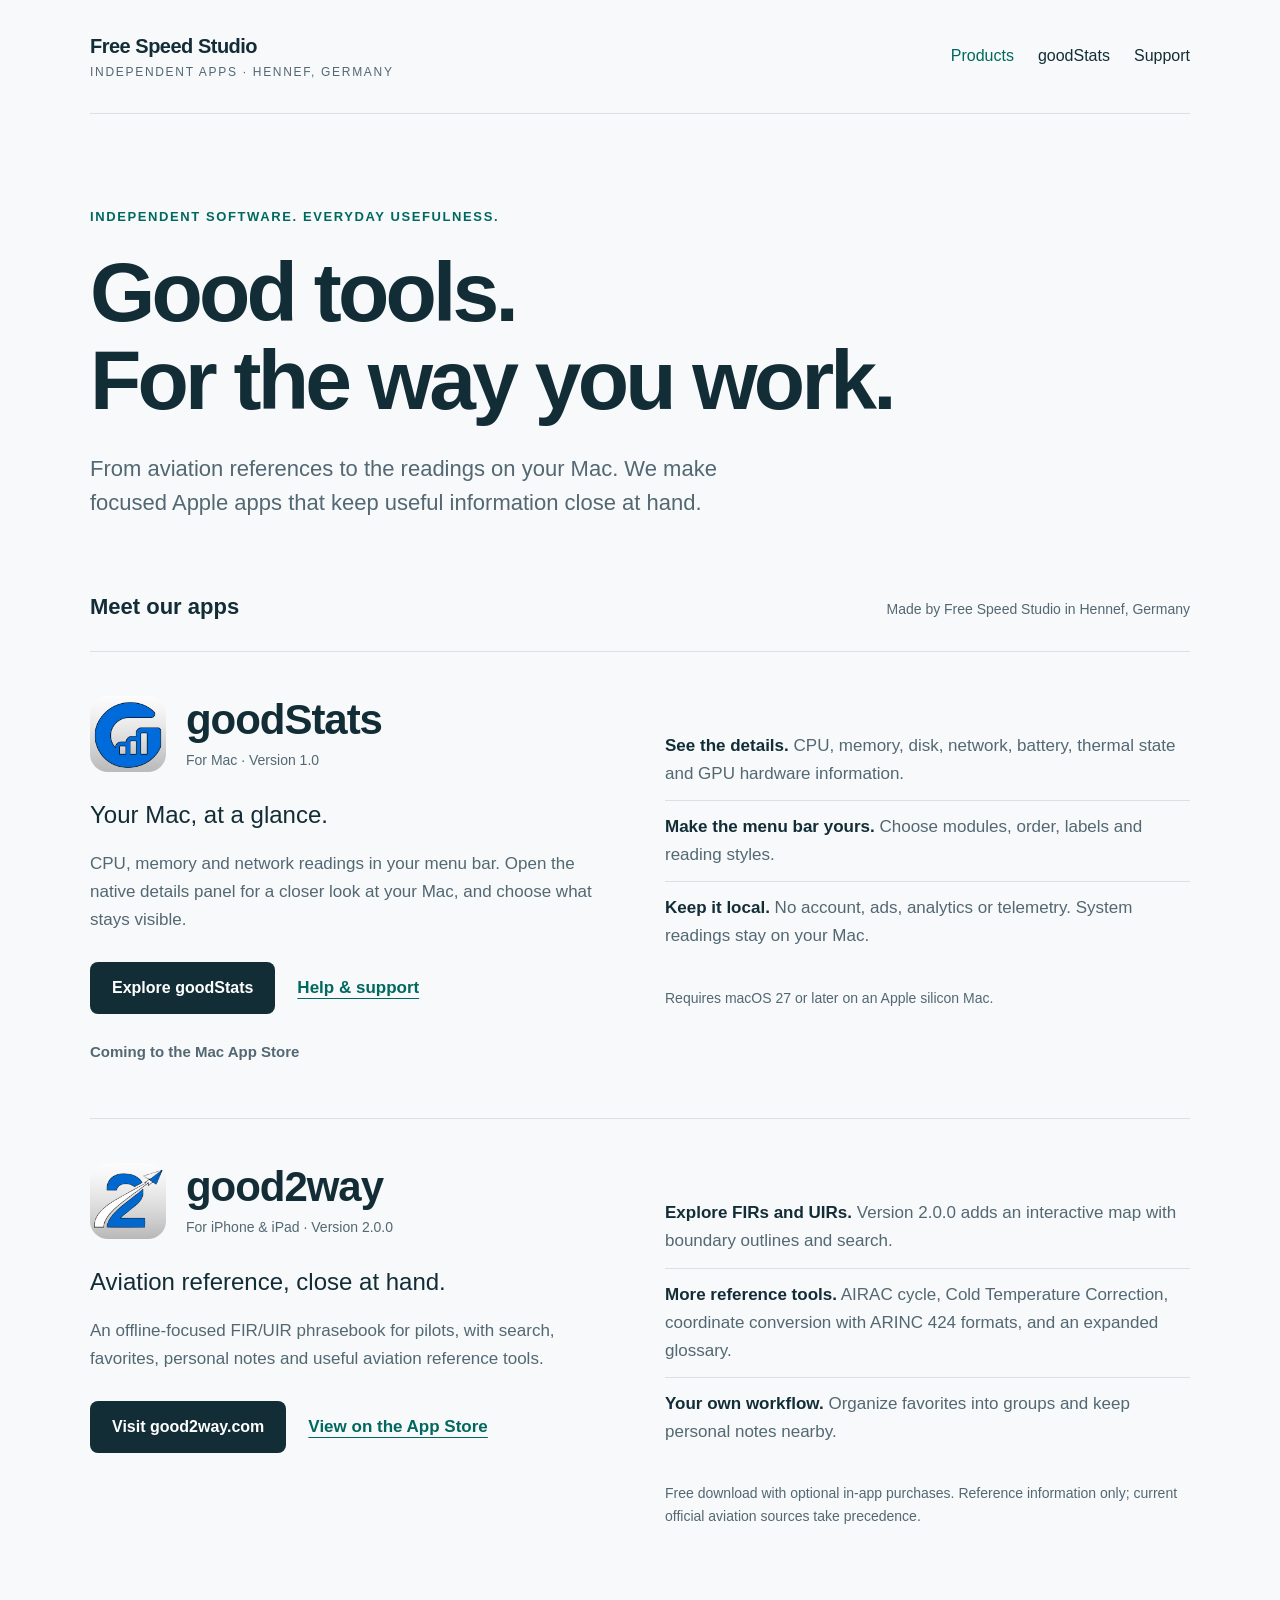
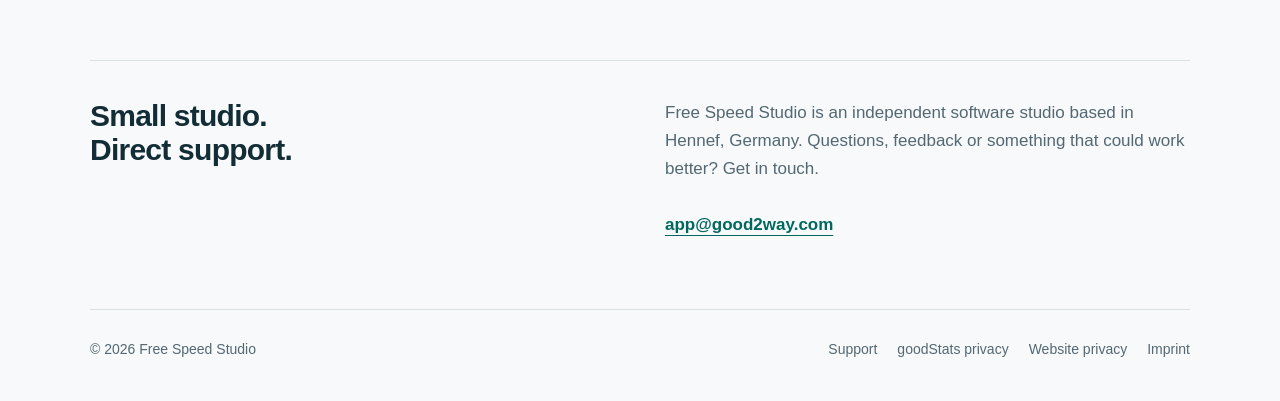
==== index.html @ 914949a5 "Publish Free Speed Studio website with goodStats support and privacy" ====
<!doctype html>
<html lang="en"><head><meta charset="utf-8"><meta name="viewport" content="width=device-width,initial-scale=1"><meta name="description" content="Independent apps from Free Speed Studio: good2way aviation reference for iPhone and iPad, and goodStats system monitoring for Mac."><meta name="color-scheme" content="light"><title>Free Speed Studio — good2way & goodStats</title><link rel="stylesheet" href="style.css"><link rel="icon" href="favicon.svg" type="image/svg+xml"><link rel="canonical" href="https://freespeedstudio.de/"></head><body><a class="skip" href="#main">Skip to content</a><div class="wrap"><header class="header"><a class="brand" href="index.html">Free Speed Studio<span>Independent apps · Hennef, Germany</span></a><nav class="nav" aria-label="Main navigation"><a href="index.html#products" aria-current="page">Products</a><a href="goodstats.html">goodStats</a><a href="goodstats-support.html">Support</a></nav></header><main id="main">
<section class="hero"><p class="eyebrow">Independent software. Everyday usefulness.</p><h1>Good tools.<br>For the way you work.</h1><p class="lead">From aviation references to the readings on your Mac. We make focused Apple apps that keep useful information close at hand.</p></section>
<section class="products" id="products" aria-labelledby="products-title"><div class="intro-line"><h2 id="products-title">Meet our apps</h2><p>Made by Free Speed Studio in Hennef, Germany</p></div>
<article class="product"><div><div class="product-title"><img class="icon" src="goodstats-icon.png" width="76" height="76" alt="goodStats app icon"><div><h2>goodStats</h2><p class="meta">For Mac · Version 1.0</p></div></div><p class="tagline">Your Mac, at a glance.</p><p>CPU, memory and network readings in your menu bar. Open the native details panel for a closer look at your Mac, and choose what stays visible.</p><div class="actions"><a class="button" href="goodstats.html">Explore goodStats</a><a class="text-link" href="goodstats-support.html">Help &amp; support</a></div><p class="status">Coming to the Mac App Store</p></div><div><ul class="feature-list"><li><strong>See the details.</strong> <span>CPU, memory, disk, network, battery, thermal state and GPU hardware information.</span></li><li><strong>Make the menu bar yours.</strong> <span>Choose modules, order, labels and reading styles.</span></li><li><strong>Keep it local.</strong> <span>No account, ads, analytics or telemetry. System readings stay on your Mac.</span></li></ul><p class="notice">Requires macOS 27 or later on an Apple silicon Mac.</p></div></article>
<article class="product"><div><div class="product-title"><img class="icon" src="good2way-icon.png" width="76" height="76" alt="good2way app icon"><div><h2>good2way</h2><p class="meta">For iPhone &amp; iPad · Version 2.0.0</p></div></div><p class="tagline">Aviation reference, close at hand.</p><p>An offline-focused FIR/UIR phrasebook for pilots, with search, favorites, personal notes and useful aviation reference tools.</p><div class="actions"><a class="button" href="https://good2way.com/">Visit good2way.com</a><a class="text-link" href="https://apps.apple.com/app/id6758906298">View on the App Store</a></div></div><div><ul class="feature-list"><li><strong>Explore FIRs and UIRs.</strong> <span>Version 2.0.0 adds an interactive map with boundary outlines and search.</span></li><li><strong>More reference tools.</strong> <span>AIRAC cycle, Cold Temperature Correction, coordinate conversion with ARINC 424 formats, and an expanded glossary.</span></li><li><strong>Your own workflow.</strong> <span>Organize favorites into groups and keep personal notes nearby.</span></li></ul><p class="notice">Free download with optional in-app purchases. Reference information only; current official aviation sources take precedence.</p></div></article></section>
<section class="studio-note"><h2>Small studio.<br>Direct support.</h2><div><p>Free Speed Studio is an independent software studio based in Hennef, Germany. Questions, feedback or something that could work better? Get in touch.</p><div class="actions"><a class="text-link" href="mailto:app@good2way.com?subject=Free%20Speed%20Studio">app@good2way.com</a></div></div></section>
</main><footer class="footer"><p>© 2026 Free Speed Studio</p><nav aria-label="Footer navigation"><a href="goodstats-support.html">Support</a><a href="goodstats-privacy.html">goodStats privacy</a><a href="privacy.html">Website privacy</a><a href="imprint.html">Imprint</a></nav></footer></div></body></html>
---- style.css ----
:root{color-scheme:light;--ink:#132d37;--muted:#536873;--accent:#00685f;--line:#d8e2e5;--paper:#f7f9fa;--white:#fff;--blue:#0666c6}
*{box-sizing:border-box}html{scroll-behavior:smooth;scroll-padding-top:32px}body{margin:0;background:var(--paper);color:var(--ink);font:17px/1.65 -apple-system,BlinkMacSystemFont,"Segoe UI",sans-serif}a{color:var(--accent);text-underline-offset:5px}a:hover{text-decoration-thickness:2px}a:focus-visible,summary:focus-visible{outline:3px solid var(--blue);outline-offset:5px}img{max-width:100%;height:auto}h1,h2,h3,p{margin:0}h1{font-size:clamp(44px,6.6vw,84px);line-height:1.04;letter-spacing:-.045em;font-weight:730}h2{font-size:clamp(30px,4vw,44px);line-height:1.14;letter-spacing:-.025em}h3{font-size:23px;line-height:1.25;letter-spacing:-.02em}p+p{margin-top:18px}.wrap{max-width:1180px;margin:auto;padding:0 40px}.skip{position:absolute;top:-100px;left:20px;padding:10px 18px;background:white;z-index:3}.skip:focus{top:14px}.header{display:flex;justify-content:space-between;align-items:center;gap:24px;padding:30px 0;border-bottom:1px solid var(--line)}.brand{font-size:20px;font-weight:720;color:var(--ink);text-decoration:none;letter-spacing:-.5px}.brand span{display:block;font-size:12px;font-weight:500;letter-spacing:1.7px;color:var(--muted);text-transform:uppercase}.nav{display:flex;flex-wrap:wrap;gap:24px;font-size:16px}.nav a{color:var(--ink);text-decoration:none}.nav a:hover,.nav a[aria-current]{color:var(--accent)}.hero{padding:92px 0 74px}.eyebrow{font-size:13px;text-transform:uppercase;letter-spacing:1.6px;font-weight:700;color:var(--accent);margin-bottom:22px}.lead{font-size:22px;line-height:1.55;color:var(--muted);max-width:650px;margin-top:28px}.intro-line{display:flex;justify-content:space-between;align-items:baseline;gap:24px;margin-bottom:30px}.intro-line h2{font-size:22px;letter-spacing:0}.intro-line p{font-size:14px;color:var(--muted)}.products{padding-bottom:80px}.product{display:grid;grid-template-columns:1fr 1fr;gap:50px;border-top:1px solid var(--line);padding:44px 0 52px}.product-title{display:flex;gap:20px;align-items:center;margin-bottom:26px}.icon{width:76px;height:76px;border-radius:18px;flex-shrink:0}.product-title h2{font-size:42px}.meta{font-size:14px;color:var(--muted);margin-top:5px}.product p{color:var(--muted);max-width:530px}.product .tagline{font-size:24px;line-height:1.4;color:var(--ink);margin-bottom:18px}.actions{display:flex;flex-wrap:wrap;gap:16px 22px;align-items:center;margin-top:28px}.button{display:inline-block;background:var(--ink);color:white;text-decoration:none;padding:13px 22px;border-radius:8px;font-size:16px;font-weight:650}.button:hover{background:var(--accent)}.text-link{font-weight:600}.feature-list{padding:0;margin:24px 0 0;list-style:none}.feature-list li{padding:12px 0;border-bottom:1px solid var(--line)}.feature-list li:last-child{border:0}.feature-list strong{font-weight:650}.feature-list span{color:var(--muted)}.notice{font-size:14px;color:var(--muted);margin-top:24px}.studio-note{border-top:1px solid var(--line);padding:38px 0 70px;display:grid;grid-template-columns:1fr 1fr;gap:50px}.studio-note h2{font-size:30px}.studio-note p{color:var(--muted)}.footer{display:flex;justify-content:space-between;align-items:flex-start;gap:24px;padding:28px 0 40px;border-top:1px solid var(--line);font-size:14px;color:var(--muted)}.footer nav{display:flex;flex-wrap:wrap;gap:20px}.footer a{color:var(--muted);text-decoration:none}.product-hero{display:grid;grid-template-columns:1fr 440px;gap:74px;align-items:center;padding:64px 0 72px}.product-hero h1{font-size:clamp(44px,5.2vw,65px)}.product-name{display:flex;align-items:center;gap:16px;font-size:24px;font-weight:650;margin-bottom:32px}.product-name img{width:64px;height:64px;border-radius:14px}.panel{display:block;width:100%;border:1px solid #d1dadd;border-radius:14px;box-shadow:0 20px 50px #16384518;background:#f0f0f0}.figure{margin:0}.figure figcaption{font-size:13px;color:var(--muted);margin-top:12px;text-align:center}.facts{display:flex;flex-wrap:wrap;gap:12px 24px;font-size:14px;color:var(--muted);margin-top:24px}.section{padding:64px 0;border-top:1px solid var(--line)}.section-heading{max-width:690px;margin-bottom:36px}.section-heading p{color:var(--muted);margin-top:18px}.grid{display:grid;grid-template-columns:repeat(3,1fr);gap:40px}.grid h3{margin-bottom:14px}.grid p{color:var(--muted)}.screens{display:grid;grid-template-columns:1fr 1fr;gap:40px;max-width:850px;margin:auto}.split{display:grid;grid-template-columns:1fr 1fr;gap:70px}.split p{color:var(--muted);margin-top:18px}.legal-hero{max-width:850px;padding:70px 0 48px}.legal-hero h1{font-size:clamp(42px,6vw,68px)}.article{max-width:820px;padding-bottom:80px}.article section{padding:30px 0;border-top:1px solid var(--line)}.article h2{font-size:26px;margin-bottom:16px}.article h3{font-size:20px;margin:24px 0 12px}.article p,.article li{color:var(--muted)}.article ul{padding-left:24px}.article strong{color:var(--ink)}.callout{padding:25px 30px;background:#e9f2f1;border-radius:10px;margin-bottom:30px}.callout p{color:var(--ink)}details{border-top:1px solid var(--line);padding:18px 0}summary{cursor:pointer;font-size:19px;font-weight:650}details p{margin-top:16px}.status{display:inline-block;color:var(--accent);font-size:15px;font-weight:650;margin-top:26px}.address{font-style:normal;line-height:1.8}.page404{padding:100px 0}
@media(max-width:900px){.product-hero{grid-template-columns:1fr 360px;gap:40px}.grid{gap:25px}.product{gap:35px}}
@media(max-width:760px){.wrap{padding:0 24px}.header{padding:22px 0;align-items:flex-start}.nav{gap:12px 18px;font-size:14px;justify-content:flex-end}.brand{font-size:18px;flex-shrink:0}.brand span{font-size:10px}.hero{padding:58px 0 50px}.lead{font-size:20px}.product,.studio-note,.split{grid-template-columns:1fr;gap:28px}.product{padding:32px 0 38px}.product-title h2{font-size:36px}.product-hero{grid-template-columns:1fr;gap:40px;padding:42px 0 50px}.product-hero .figure{max-width:440px;justify-self:center}.grid{grid-template-columns:1fr;gap:28px}.screens{gap:18px}.section{padding:44px 0}.footer{flex-direction:column;gap:18px}.legal-hero{padding:50px 0 36px}.intro-line{flex-wrap:wrap;gap:8px}.product .tagline{font-size:22px}.studio-note{padding-bottom:48px}}
@media(max-width:440px){.header{flex-direction:column;gap:18px}.nav{justify-content:flex-start}.screens{grid-template-columns:1fr;gap:30px}.wrap{padding:0 20px}.icon{width:64px;height:64px}.product-title{gap:16px}.facts{gap:7px 16px}.callout{padding:22px}.lead{font-size:19px}}
@media(prefers-reduced-motion:reduce){html{scroll-behavior:auto}}@media print{body{background:white}.nav,.actions,.skip,.footer nav{display:none}.article{max-width:none}.hero,.legal-hero{padding-top:30px}.panel{box-shadow:none}}
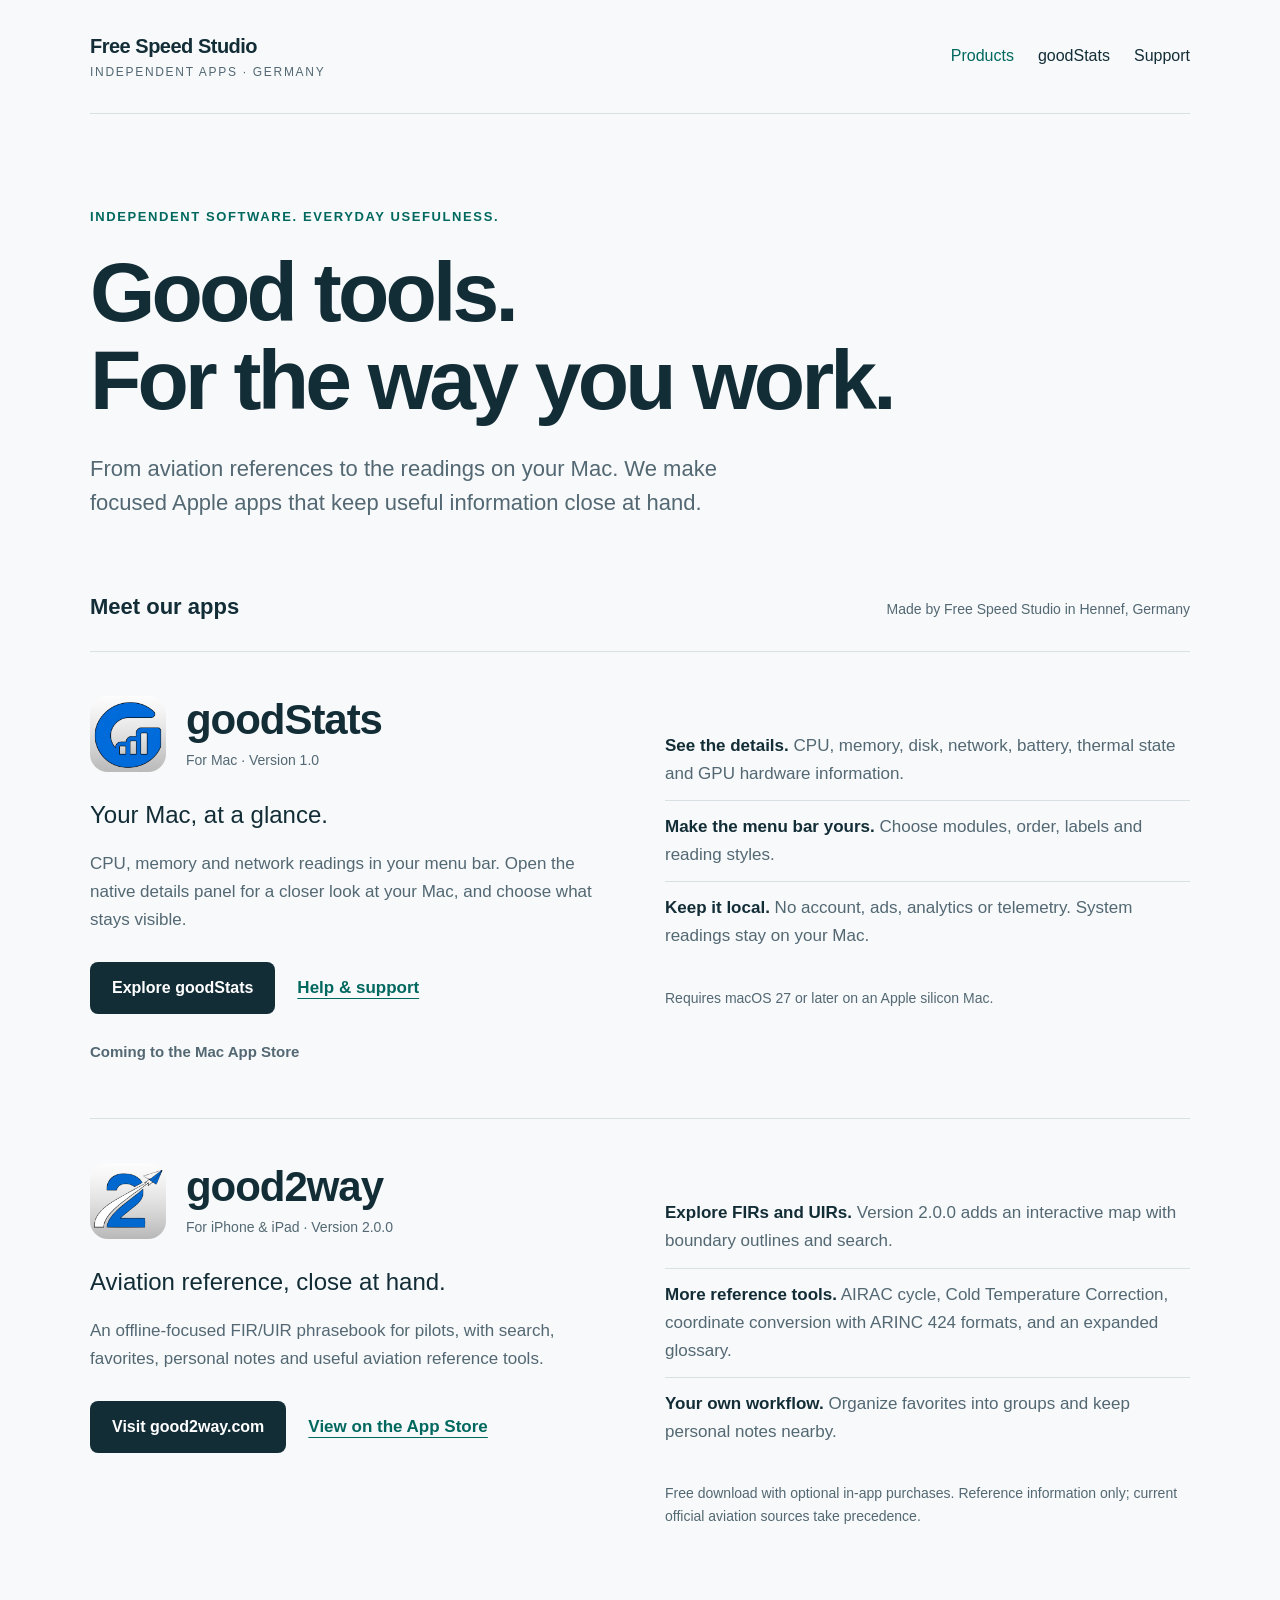
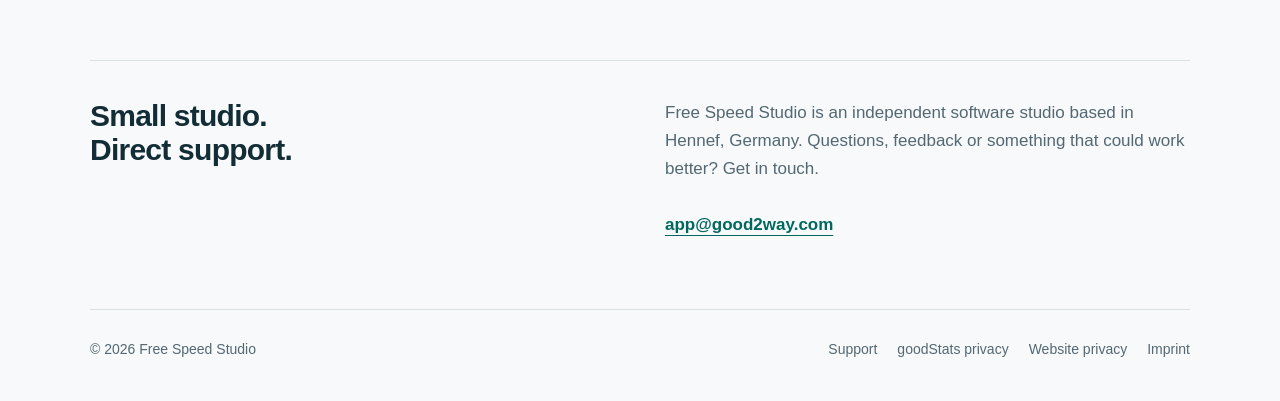
==== commit f213f99e: "Update" ====
--- a/index.html
+++ b/index.html
@@ -1,8 +1,8 @@
 <!doctype html>
-<html lang="en"><head><meta charset="utf-8"><meta name="viewport" content="width=device-width,initial-scale=1"><meta name="description" content="Independent apps from Free Speed Studio: good2way aviation reference for iPhone and iPad, and goodStats system monitoring for Mac."><meta name="color-scheme" content="light"><title>Free Speed Studio — good2way & goodStats</title><link rel="stylesheet" href="style.css"><link rel="icon" href="favicon.svg" type="image/svg+xml"><link rel="canonical" href="https://freespeedstudio.de/"></head><body><a class="skip" href="#main">Skip to content</a><div class="wrap"><header class="header"><a class="brand" href="index.html">Free Speed Studio<span>Independent apps · Hennef, Germany</span></a><nav class="nav" aria-label="Main navigation"><a href="index.html#products" aria-current="page">Products</a><a href="goodstats.html">goodStats</a><a href="goodstats-support.html">Support</a></nav></header><main id="main">
+<html lang="en"><head><meta charset="utf-8"><meta name="viewport" content="width=device-width,initial-scale=1"><meta name="description" content="Independent apps from Free Speed Studio: good2way aviation reference for iPhone and iPad, and goodStats system monitoring for Mac."><meta name="color-scheme" content="light"><title>Free Speed Studio — good2way & goodStats</title><link rel="stylesheet" href="style.css"><link rel="icon" href="favicon.svg" type="image/svg+xml"><link rel="canonical" href="https://freespeedstudio.de/"></head><body><a class="skip" href="#main">Skip to content</a><div class="wrap"><header class="header"><a class="brand" href="index.html">Free Speed Studio<span>Independent apps · Germany</span></a><nav class="nav" aria-label="Main navigation"><a href="index.html#products" aria-current="page">Products</a><a href="goodstats.html">goodStats</a><a href="goodstats-support.html">Support</a></nav></header><main id="main">
 <section class="hero"><p class="eyebrow">Independent software. Everyday usefulness.</p><h1>Good tools.<br>For the way you work.</h1><p class="lead">From aviation references to the readings on your Mac. We make focused Apple apps that keep useful information close at hand.</p></section>
 <section class="products" id="products" aria-labelledby="products-title"><div class="intro-line"><h2 id="products-title">Meet our apps</h2><p>Made by Free Speed Studio in Hennef, Germany</p></div>
 <article class="product"><div><div class="product-title"><img class="icon" src="goodstats-icon.png" width="76" height="76" alt="goodStats app icon"><div><h2>goodStats</h2><p class="meta">For Mac · Version 1.0</p></div></div><p class="tagline">Your Mac, at a glance.</p><p>CPU, memory and network readings in your menu bar. Open the native details panel for a closer look at your Mac, and choose what stays visible.</p><div class="actions"><a class="button" href="goodstats.html">Explore goodStats</a><a class="text-link" href="goodstats-support.html">Help &amp; support</a></div><p class="status">Coming to the Mac App Store</p></div><div><ul class="feature-list"><li><strong>See the details.</strong> <span>CPU, memory, disk, network, battery, thermal state and GPU hardware information.</span></li><li><strong>Make the menu bar yours.</strong> <span>Choose modules, order, labels and reading styles.</span></li><li><strong>Keep it local.</strong> <span>No account, ads, analytics or telemetry. System readings stay on your Mac.</span></li></ul><p class="notice">Requires macOS 27 or later on an Apple silicon Mac.</p></div></article>
 <article class="product"><div><div class="product-title"><img class="icon" src="good2way-icon.png" width="76" height="76" alt="good2way app icon"><div><h2>good2way</h2><p class="meta">For iPhone &amp; iPad · Version 2.0.0</p></div></div><p class="tagline">Aviation reference, close at hand.</p><p>An offline-focused FIR/UIR phrasebook for pilots, with search, favorites, personal notes and useful aviation reference tools.</p><div class="actions"><a class="button" href="https://good2way.com/">Visit good2way.com</a><a class="text-link" href="https://apps.apple.com/app/id6758906298">View on the App Store</a></div></div><div><ul class="feature-list"><li><strong>Explore FIRs and UIRs.</strong> <span>Version 2.0.0 adds an interactive map with boundary outlines and search.</span></li><li><strong>More reference tools.</strong> <span>AIRAC cycle, Cold Temperature Correction, coordinate conversion with ARINC 424 formats, and an expanded glossary.</span></li><li><strong>Your own workflow.</strong> <span>Organize favorites into groups and keep personal notes nearby.</span></li></ul><p class="notice">Free download with optional in-app purchases. Reference information only; current official aviation sources take precedence.</p></div></article></section>
 <section class="studio-note"><h2>Small studio.<br>Direct support.</h2><div><p>Free Speed Studio is an independent software studio based in Hennef, Germany. Questions, feedback or something that could work better? Get in touch.</p><div class="actions"><a class="text-link" href="mailto:app@good2way.com?subject=Free%20Speed%20Studio">app@good2way.com</a></div></div></section>
-</main><footer class="footer"><p>© 2026 Free Speed Studio</p><nav aria-label="Footer navigation"><a href="goodstats-support.html">Support</a><a href="goodstats-privacy.html">goodStats privacy</a><a href="privacy.html">Website privacy</a><a href="imprint.html">Imprint</a></nav></footer></div></body></html>+</main><footer class="footer"><p>© 2026 Free Speed Studio</p><nav aria-label="Footer navigation"><a href="goodstats-support.html">Support</a><a href="goodstats-privacy.html">goodStats privacy</a><a href="privacy.html">Website privacy</a><a href="imprint.html">Imprint</a></nav></footer></div></body></html>
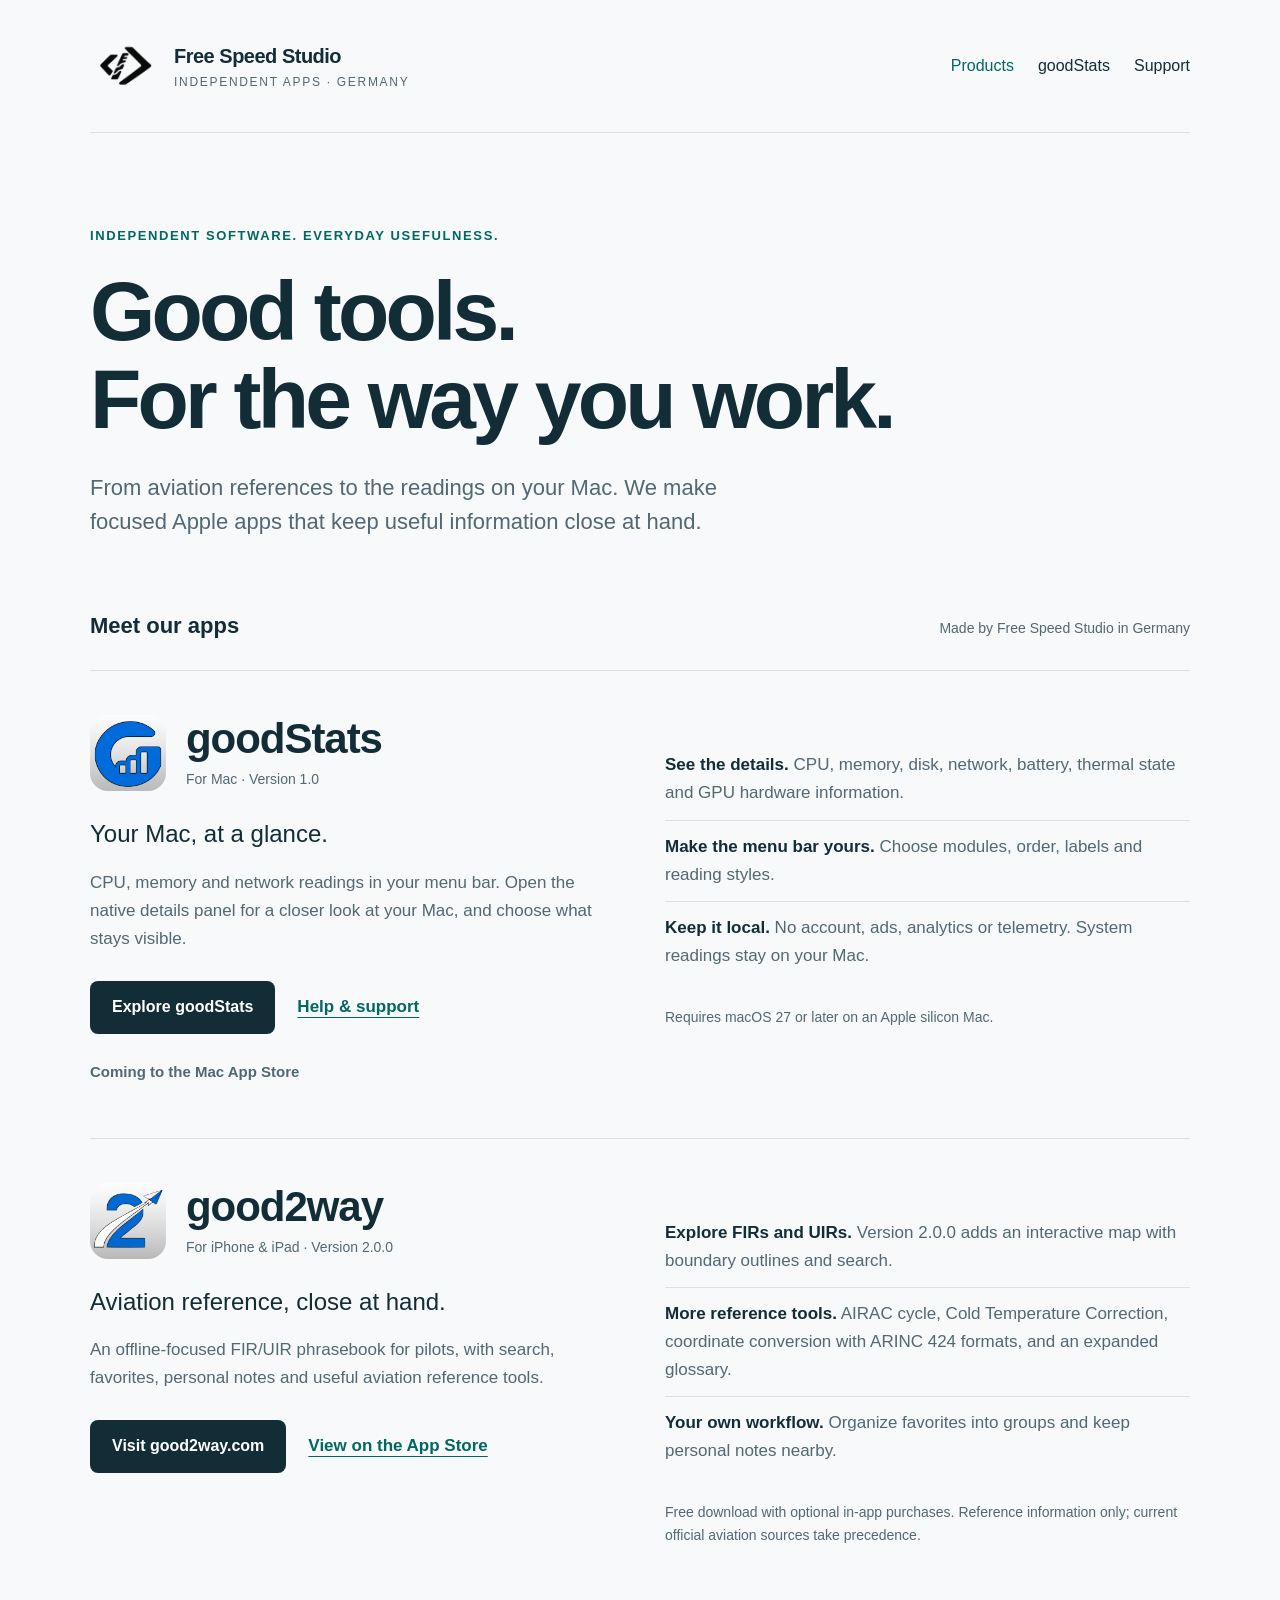
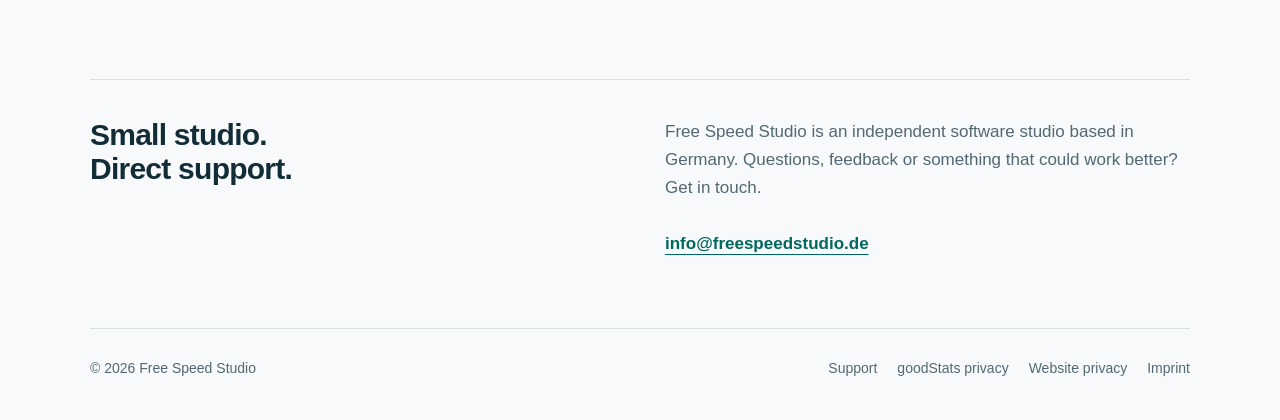
==== commit a4685a56: "Refresh studio branding, location and contact details Add the approved transparent FSS logo to all p" ====
--- a/index.html
+++ b/index.html
@@ -1,8 +1,8 @@
 <!doctype html>
-<html lang="en"><head><meta charset="utf-8"><meta name="viewport" content="width=device-width,initial-scale=1"><meta name="description" content="Independent apps from Free Speed Studio: good2way aviation reference for iPhone and iPad, and goodStats system monitoring for Mac."><meta name="color-scheme" content="light"><title>Free Speed Studio — good2way & goodStats</title><link rel="stylesheet" href="style.css"><link rel="icon" href="favicon.svg" type="image/svg+xml"><link rel="canonical" href="https://freespeedstudio.de/"></head><body><a class="skip" href="#main">Skip to content</a><div class="wrap"><header class="header"><a class="brand" href="index.html">Free Speed Studio<span>Independent apps · Germany</span></a><nav class="nav" aria-label="Main navigation"><a href="index.html#products" aria-current="page">Products</a><a href="goodstats.html">goodStats</a><a href="goodstats-support.html">Support</a></nav></header><main id="main">
+<html lang="en"><head><meta charset="utf-8"><meta name="viewport" content="width=device-width,initial-scale=1"><meta name="description" content="Independent apps from Free Speed Studio: good2way aviation reference for iPhone and iPad, and goodStats system monitoring for Mac."><meta name="color-scheme" content="light"><title>Free Speed Studio — good2way & goodStats</title><link rel="stylesheet" href="style.css"><link rel="icon" href="studio-logo.png" type="image/png"><link rel="canonical" href="https://freespeedstudio.de/"></head><body><a class="skip" href="#main">Skip to content</a><div class="wrap"><header class="header"><a class="brand" href="index.html"><img class="brand-logo" src="studio-logo.png" width="72" height="72" alt=""><span class="brand-text">Free Speed Studio<span class="brand-tagline">Independent apps · Germany</span></span></a><nav class="nav" aria-label="Main navigation"><a href="index.html#products" aria-current="page">Products</a><a href="goodstats.html">goodStats</a><a href="goodstats-support.html">Support</a></nav></header><main id="main">
 <section class="hero"><p class="eyebrow">Independent software. Everyday usefulness.</p><h1>Good tools.<br>For the way you work.</h1><p class="lead">From aviation references to the readings on your Mac. We make focused Apple apps that keep useful information close at hand.</p></section>
-<section class="products" id="products" aria-labelledby="products-title"><div class="intro-line"><h2 id="products-title">Meet our apps</h2><p>Made by Free Speed Studio in Hennef, Germany</p></div>
+<section class="products" id="products" aria-labelledby="products-title"><div class="intro-line"><h2 id="products-title">Meet our apps</h2><p>Made by Free Speed Studio in Germany</p></div>
 <article class="product"><div><div class="product-title"><img class="icon" src="goodstats-icon.png" width="76" height="76" alt="goodStats app icon"><div><h2>goodStats</h2><p class="meta">For Mac · Version 1.0</p></div></div><p class="tagline">Your Mac, at a glance.</p><p>CPU, memory and network readings in your menu bar. Open the native details panel for a closer look at your Mac, and choose what stays visible.</p><div class="actions"><a class="button" href="goodstats.html">Explore goodStats</a><a class="text-link" href="goodstats-support.html">Help &amp; support</a></div><p class="status">Coming to the Mac App Store</p></div><div><ul class="feature-list"><li><strong>See the details.</strong> <span>CPU, memory, disk, network, battery, thermal state and GPU hardware information.</span></li><li><strong>Make the menu bar yours.</strong> <span>Choose modules, order, labels and reading styles.</span></li><li><strong>Keep it local.</strong> <span>No account, ads, analytics or telemetry. System readings stay on your Mac.</span></li></ul><p class="notice">Requires macOS 27 or later on an Apple silicon Mac.</p></div></article>
 <article class="product"><div><div class="product-title"><img class="icon" src="good2way-icon.png" width="76" height="76" alt="good2way app icon"><div><h2>good2way</h2><p class="meta">For iPhone &amp; iPad · Version 2.0.0</p></div></div><p class="tagline">Aviation reference, close at hand.</p><p>An offline-focused FIR/UIR phrasebook for pilots, with search, favorites, personal notes and useful aviation reference tools.</p><div class="actions"><a class="button" href="https://good2way.com/">Visit good2way.com</a><a class="text-link" href="https://apps.apple.com/app/id6758906298">View on the App Store</a></div></div><div><ul class="feature-list"><li><strong>Explore FIRs and UIRs.</strong> <span>Version 2.0.0 adds an interactive map with boundary outlines and search.</span></li><li><strong>More reference tools.</strong> <span>AIRAC cycle, Cold Temperature Correction, coordinate conversion with ARINC 424 formats, and an expanded glossary.</span></li><li><strong>Your own workflow.</strong> <span>Organize favorites into groups and keep personal notes nearby.</span></li></ul><p class="notice">Free download with optional in-app purchases. Reference information only; current official aviation sources take precedence.</p></div></article></section>
-<section class="studio-note"><h2>Small studio.<br>Direct support.</h2><div><p>Free Speed Studio is an independent software studio based in Hennef, Germany. Questions, feedback or something that could work better? Get in touch.</p><div class="actions"><a class="text-link" href="mailto:app@good2way.com?subject=Free%20Speed%20Studio">app@good2way.com</a></div></div></section>
+<section class="studio-note"><h2>Small studio.<br>Direct support.</h2><div><p>Free Speed Studio is an independent software studio based in Germany. Questions, feedback or something that could work better? Get in touch.</p><div class="actions"><a class="text-link" href="mailto:info@freespeedstudio.de?subject=Free%20Speed%20Studio">info@freespeedstudio.de</a></div></div></section>
 </main><footer class="footer"><p>© 2026 Free Speed Studio</p><nav aria-label="Footer navigation"><a href="goodstats-support.html">Support</a><a href="goodstats-privacy.html">goodStats privacy</a><a href="privacy.html">Website privacy</a><a href="imprint.html">Imprint</a></nav></footer></div></body></html>
--- a/style.css
+++ b/style.css
@@ -1,7 +1,8 @@
 
 :root{color-scheme:light;--ink:#132d37;--muted:#536873;--accent:#00685f;--line:#d8e2e5;--paper:#f7f9fa;--white:#fff;--blue:#0666c6}
-*{box-sizing:border-box}html{scroll-behavior:smooth;scroll-padding-top:32px}body{margin:0;background:var(--paper);color:var(--ink);font:17px/1.65 -apple-system,BlinkMacSystemFont,"Segoe UI",sans-serif}a{color:var(--accent);text-underline-offset:5px}a:hover{text-decoration-thickness:2px}a:focus-visible,summary:focus-visible{outline:3px solid var(--blue);outline-offset:5px}img{max-width:100%;height:auto}h1,h2,h3,p{margin:0}h1{font-size:clamp(44px,6.6vw,84px);line-height:1.04;letter-spacing:-.045em;font-weight:730}h2{font-size:clamp(30px,4vw,44px);line-height:1.14;letter-spacing:-.025em}h3{font-size:23px;line-height:1.25;letter-spacing:-.02em}p+p{margin-top:18px}.wrap{max-width:1180px;margin:auto;padding:0 40px}.skip{position:absolute;top:-100px;left:20px;padding:10px 18px;background:white;z-index:3}.skip:focus{top:14px}.header{display:flex;justify-content:space-between;align-items:center;gap:24px;padding:30px 0;border-bottom:1px solid var(--line)}.brand{font-size:20px;font-weight:720;color:var(--ink);text-decoration:none;letter-spacing:-.5px}.brand span{display:block;font-size:12px;font-weight:500;letter-spacing:1.7px;color:var(--muted);text-transform:uppercase}.nav{display:flex;flex-wrap:wrap;gap:24px;font-size:16px}.nav a{color:var(--ink);text-decoration:none}.nav a:hover,.nav a[aria-current]{color:var(--accent)}.hero{padding:92px 0 74px}.eyebrow{font-size:13px;text-transform:uppercase;letter-spacing:1.6px;font-weight:700;color:var(--accent);margin-bottom:22px}.lead{font-size:22px;line-height:1.55;color:var(--muted);max-width:650px;margin-top:28px}.intro-line{display:flex;justify-content:space-between;align-items:baseline;gap:24px;margin-bottom:30px}.intro-line h2{font-size:22px;letter-spacing:0}.intro-line p{font-size:14px;color:var(--muted)}.products{padding-bottom:80px}.product{display:grid;grid-template-columns:1fr 1fr;gap:50px;border-top:1px solid var(--line);padding:44px 0 52px}.product-title{display:flex;gap:20px;align-items:center;margin-bottom:26px}.icon{width:76px;height:76px;border-radius:18px;flex-shrink:0}.product-title h2{font-size:42px}.meta{font-size:14px;color:var(--muted);margin-top:5px}.product p{color:var(--muted);max-width:530px}.product .tagline{font-size:24px;line-height:1.4;color:var(--ink);margin-bottom:18px}.actions{display:flex;flex-wrap:wrap;gap:16px 22px;align-items:center;margin-top:28px}.button{display:inline-block;background:var(--ink);color:white;text-decoration:none;padding:13px 22px;border-radius:8px;font-size:16px;font-weight:650}.button:hover{background:var(--accent)}.text-link{font-weight:600}.feature-list{padding:0;margin:24px 0 0;list-style:none}.feature-list li{padding:12px 0;border-bottom:1px solid var(--line)}.feature-list li:last-child{border:0}.feature-list strong{font-weight:650}.feature-list span{color:var(--muted)}.notice{font-size:14px;color:var(--muted);margin-top:24px}.studio-note{border-top:1px solid var(--line);padding:38px 0 70px;display:grid;grid-template-columns:1fr 1fr;gap:50px}.studio-note h2{font-size:30px}.studio-note p{color:var(--muted)}.footer{display:flex;justify-content:space-between;align-items:flex-start;gap:24px;padding:28px 0 40px;border-top:1px solid var(--line);font-size:14px;color:var(--muted)}.footer nav{display:flex;flex-wrap:wrap;gap:20px}.footer a{color:var(--muted);text-decoration:none}.product-hero{display:grid;grid-template-columns:1fr 440px;gap:74px;align-items:center;padding:64px 0 72px}.product-hero h1{font-size:clamp(44px,5.2vw,65px)}.product-name{display:flex;align-items:center;gap:16px;font-size:24px;font-weight:650;margin-bottom:32px}.product-name img{width:64px;height:64px;border-radius:14px}.panel{display:block;width:100%;border:1px solid #d1dadd;border-radius:14px;box-shadow:0 20px 50px #16384518;background:#f0f0f0}.figure{margin:0}.figure figcaption{font-size:13px;color:var(--muted);margin-top:12px;text-align:center}.facts{display:flex;flex-wrap:wrap;gap:12px 24px;font-size:14px;color:var(--muted);margin-top:24px}.section{padding:64px 0;border-top:1px solid var(--line)}.section-heading{max-width:690px;margin-bottom:36px}.section-heading p{color:var(--muted);margin-top:18px}.grid{display:grid;grid-template-columns:repeat(3,1fr);gap:40px}.grid h3{margin-bottom:14px}.grid p{color:var(--muted)}.screens{display:grid;grid-template-columns:1fr 1fr;gap:40px;max-width:850px;margin:auto}.split{display:grid;grid-template-columns:1fr 1fr;gap:70px}.split p{color:var(--muted);margin-top:18px}.legal-hero{max-width:850px;padding:70px 0 48px}.legal-hero h1{font-size:clamp(42px,6vw,68px)}.article{max-width:820px;padding-bottom:80px}.article section{padding:30px 0;border-top:1px solid var(--line)}.article h2{font-size:26px;margin-bottom:16px}.article h3{font-size:20px;margin:24px 0 12px}.article p,.article li{color:var(--muted)}.article ul{padding-left:24px}.article strong{color:var(--ink)}.callout{padding:25px 30px;background:#e9f2f1;border-radius:10px;margin-bottom:30px}.callout p{color:var(--ink)}details{border-top:1px solid var(--line);padding:18px 0}summary{cursor:pointer;font-size:19px;font-weight:650}details p{margin-top:16px}.status{display:inline-block;color:var(--accent);font-size:15px;font-weight:650;margin-top:26px}.address{font-style:normal;line-height:1.8}.page404{padding:100px 0}
+*{box-sizing:border-box}html{scroll-behavior:smooth;scroll-padding-top:32px}body{margin:0;background:var(--paper);color:var(--ink);font:17px/1.65 -apple-system,BlinkMacSystemFont,"Segoe UI",sans-serif}a{color:var(--accent);text-underline-offset:5px}a:hover{text-decoration-thickness:2px}a:focus-visible,summary:focus-visible{outline:3px solid var(--blue);outline-offset:5px}img{max-width:100%;height:auto}h1,h2,h3,p{margin:0}h1{font-size:clamp(44px,6.6vw,84px);line-height:1.04;letter-spacing:-.045em;font-weight:730}h2{font-size:clamp(30px,4vw,44px);line-height:1.14;letter-spacing:-.025em}h3{font-size:23px;line-height:1.25;letter-spacing:-.02em}p+p{margin-top:18px}.wrap{max-width:1180px;margin:auto;padding:0 40px}.skip{position:absolute;top:-100px;left:20px;padding:10px 18px;background:white;z-index:3}.skip:focus{top:14px}.header{display:flex;justify-content:space-between;align-items:center;gap:24px;padding:30px 0;border-bottom:1px solid var(--line)}.brand{display:flex;align-items:center;gap:12px;font-size:20px;font-weight:720;color:var(--ink);text-decoration:none;letter-spacing:-.5px}.brand-logo{display:block;width:72px;height:72px;flex-shrink:0;object-fit:contain}.brand-text{display:block}.brand-tagline{display:block;font-size:12px;font-weight:500;letter-spacing:1.7px;color:var(--muted);text-transform:uppercase}.nav{display:flex;flex-wrap:wrap;gap:24px;font-size:16px}.nav a{color:var(--ink);text-decoration:none}.nav a:hover,.nav a[aria-current]{color:var(--accent)}.hero{padding:92px 0 74px}.eyebrow{font-size:13px;text-transform:uppercase;letter-spacing:1.6px;font-weight:700;color:var(--accent);margin-bottom:22px}.lead{font-size:22px;line-height:1.55;color:var(--muted);max-width:650px;margin-top:28px}.intro-line{display:flex;justify-content:space-between;align-items:baseline;gap:24px;margin-bottom:30px}.intro-line h2{font-size:22px;letter-spacing:0}.intro-line p{font-size:14px;color:var(--muted)}.products{padding-bottom:80px}.product{display:grid;grid-template-columns:1fr 1fr;gap:50px;border-top:1px solid var(--line);padding:44px 0 52px}.product-title{display:flex;gap:20px;align-items:center;margin-bottom:26px}.icon{width:76px;height:76px;border-radius:18px;flex-shrink:0}.product-title h2{font-size:42px}.meta{font-size:14px;color:var(--muted);margin-top:5px}.product p{color:var(--muted);max-width:530px}.product .tagline{font-size:24px;line-height:1.4;color:var(--ink);margin-bottom:18px}.actions{display:flex;flex-wrap:wrap;gap:16px 22px;align-items:center;margin-top:28px}.button{display:inline-block;background:var(--ink);color:white;text-decoration:none;padding:13px 22px;border-radius:8px;font-size:16px;font-weight:650}.button:hover{background:var(--accent)}.text-link{font-weight:600}.feature-list{padding:0;margin:24px 0 0;list-style:none}.feature-list li{padding:12px 0;border-bottom:1px solid var(--line)}.feature-list li:last-child{border:0}.feature-list strong{font-weight:650}.feature-list span{color:var(--muted)}.notice{font-size:14px;color:var(--muted);margin-top:24px}.studio-note{border-top:1px solid var(--line);padding:38px 0 70px;display:grid;grid-template-columns:1fr 1fr;gap:50px}.studio-note h2{font-size:30px}.studio-note p{color:var(--muted)}.footer{display:flex;justify-content:space-between;align-items:flex-start;gap:24px;padding:28px 0 40px;border-top:1px solid var(--line);font-size:14px;color:var(--muted)}.footer nav{display:flex;flex-wrap:wrap;gap:20px}.footer a{color:var(--muted);text-decoration:none}.product-hero{display:grid;grid-template-columns:1fr 440px;gap:74px;align-items:center;padding:64px 0 72px}.product-hero h1{font-size:clamp(44px,5.2vw,65px)}.product-name{display:flex;align-items:center;gap:16px;font-size:24px;font-weight:650;margin-bottom:32px}.product-name img{width:64px;height:64px;border-radius:14px}.panel{display:block;width:100%;border:1px solid #d1dadd;border-radius:14px;box-shadow:0 20px 50px #16384518;background:#f0f0f0}.figure{margin:0}.figure figcaption{font-size:13px;color:var(--muted);margin-top:12px;text-align:center}.facts{display:flex;flex-wrap:wrap;gap:12px 24px;font-size:14px;color:var(--muted);margin-top:24px}.section{padding:64px 0;border-top:1px solid var(--line)}.section-heading{max-width:690px;margin-bottom:36px}.section-heading p{color:var(--muted);margin-top:18px}.grid{display:grid;grid-template-columns:repeat(3,1fr);gap:40px}.grid h3{margin-bottom:14px}.grid p{color:var(--muted)}.screens{display:grid;grid-template-columns:1fr 1fr;gap:40px;max-width:850px;margin:auto}.split{display:grid;grid-template-columns:1fr 1fr;gap:70px}.split p{color:var(--muted);margin-top:18px}.legal-hero{max-width:850px;padding:70px 0 48px}.legal-hero h1{font-size:clamp(42px,6vw,68px)}.article{max-width:820px;padding-bottom:80px}.article section{padding:30px 0;border-top:1px solid var(--line)}.article h2{font-size:26px;margin-bottom:16px}.article h3{font-size:20px;margin:24px 0 12px}.article p,.article li{color:var(--muted)}.article ul{padding-left:24px}.article strong{color:var(--ink)}.callout{padding:25px 30px;background:#e9f2f1;border-radius:10px;margin-bottom:30px}.callout p{color:var(--ink)}details{border-top:1px solid var(--line);padding:18px 0}summary{cursor:pointer;font-size:19px;font-weight:650}details p{margin-top:16px}.status{display:inline-block;color:var(--accent);font-size:15px;font-weight:650;margin-top:26px}.address{font-style:normal;line-height:1.8}.page404{padding:100px 0}
 @media(max-width:900px){.product-hero{grid-template-columns:1fr 360px;gap:40px}.grid{gap:25px}.product{gap:35px}}
-@media(max-width:760px){.wrap{padding:0 24px}.header{padding:22px 0;align-items:flex-start}.nav{gap:12px 18px;font-size:14px;justify-content:flex-end}.brand{font-size:18px;flex-shrink:0}.brand span{font-size:10px}.hero{padding:58px 0 50px}.lead{font-size:20px}.product,.studio-note,.split{grid-template-columns:1fr;gap:28px}.product{padding:32px 0 38px}.product-title h2{font-size:36px}.product-hero{grid-template-columns:1fr;gap:40px;padding:42px 0 50px}.product-hero .figure{max-width:440px;justify-self:center}.grid{grid-template-columns:1fr;gap:28px}.screens{gap:18px}.section{padding:44px 0}.footer{flex-direction:column;gap:18px}.legal-hero{padding:50px 0 36px}.intro-line{flex-wrap:wrap;gap:8px}.product .tagline{font-size:22px}.studio-note{padding-bottom:48px}}
+@media(max-width:760px){.wrap{padding:0 24px}.header{padding:22px 0;align-items:flex-start}.nav{gap:12px 18px;font-size:14px;justify-content:flex-end}.brand{font-size:18px;flex-shrink:0}.brand-logo{width:64px;height:64px}.brand-tagline{font-size:10px}.hero{padding:58px 0 50px}.lead{font-size:20px}.product,.studio-note,.split{grid-template-columns:1fr;gap:28px}.product{padding:32px 0 38px}.product-title h2{font-size:36px}.product-hero{grid-template-columns:1fr;gap:40px;padding:42px 0 50px}.product-hero .figure{max-width:440px;justify-self:center}.grid{grid-template-columns:1fr;gap:28px}.screens{gap:18px}.section{padding:44px 0}.footer{flex-direction:column;gap:18px}.legal-hero{padding:50px 0 36px}.intro-line{flex-wrap:wrap;gap:8px}.product .tagline{font-size:22px}.studio-note{padding-bottom:48px}}
+@media(max-width:600px){.header{flex-direction:column;gap:18px}.nav{justify-content:flex-start}}
 @media(max-width:440px){.header{flex-direction:column;gap:18px}.nav{justify-content:flex-start}.screens{grid-template-columns:1fr;gap:30px}.wrap{padding:0 20px}.icon{width:64px;height:64px}.product-title{gap:16px}.facts{gap:7px 16px}.callout{padding:22px}.lead{font-size:19px}}
 @media(prefers-reduced-motion:reduce){html{scroll-behavior:auto}}@media print{body{background:white}.nav,.actions,.skip,.footer nav{display:none}.article{max-width:none}.hero,.legal-hero{padding-top:30px}.panel{box-shadow:none}}
